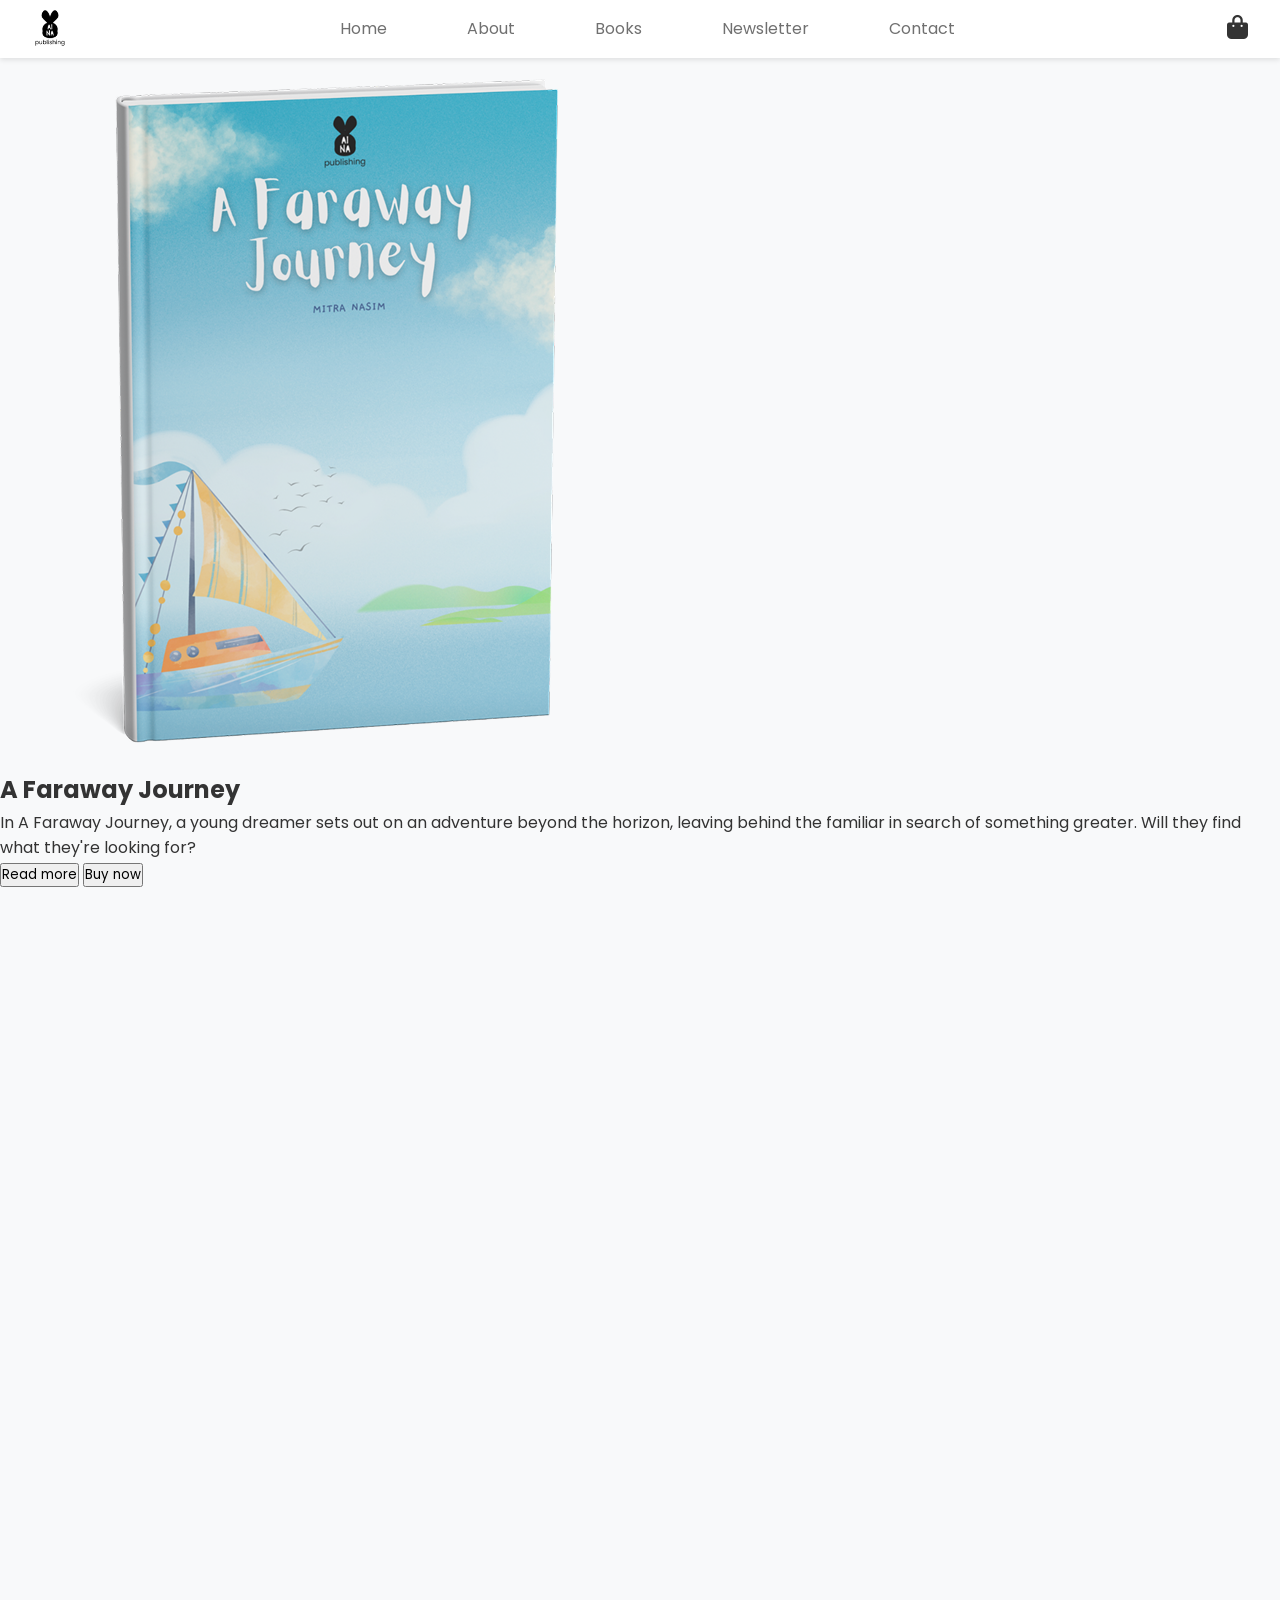
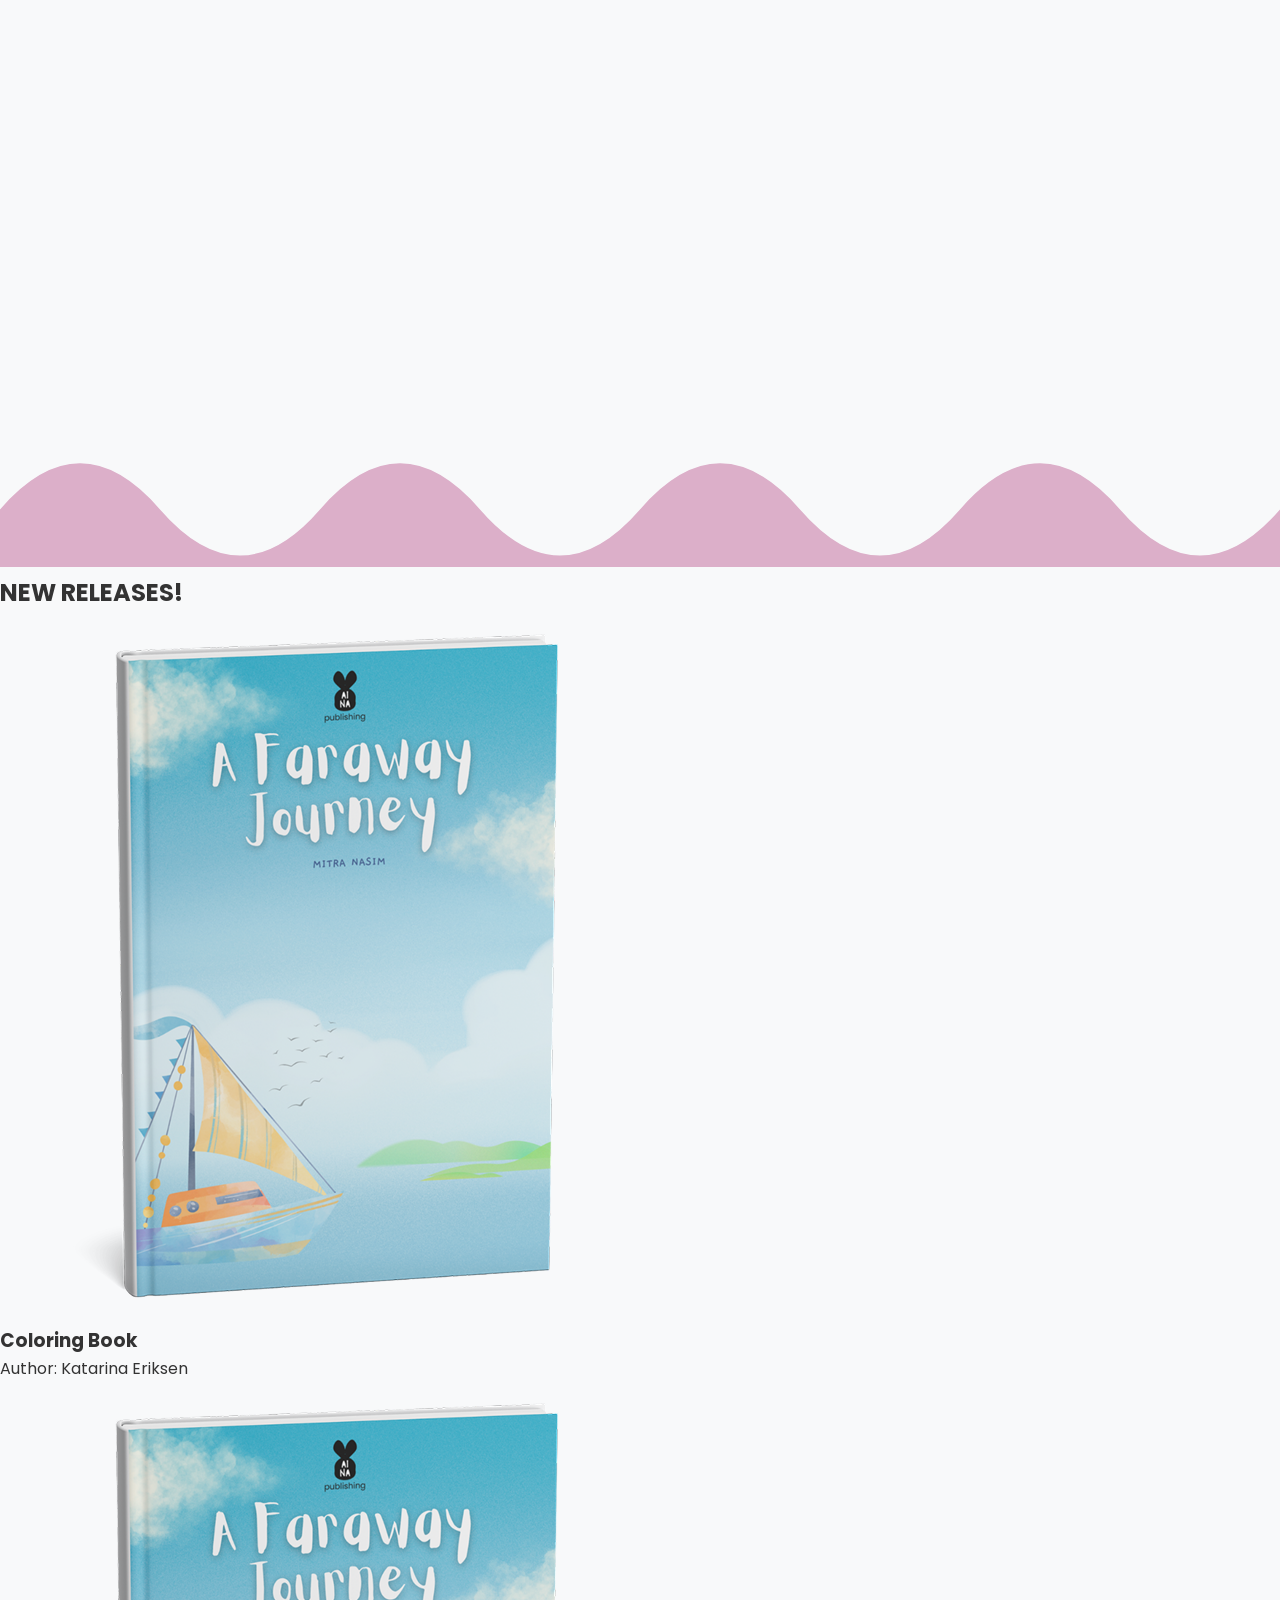
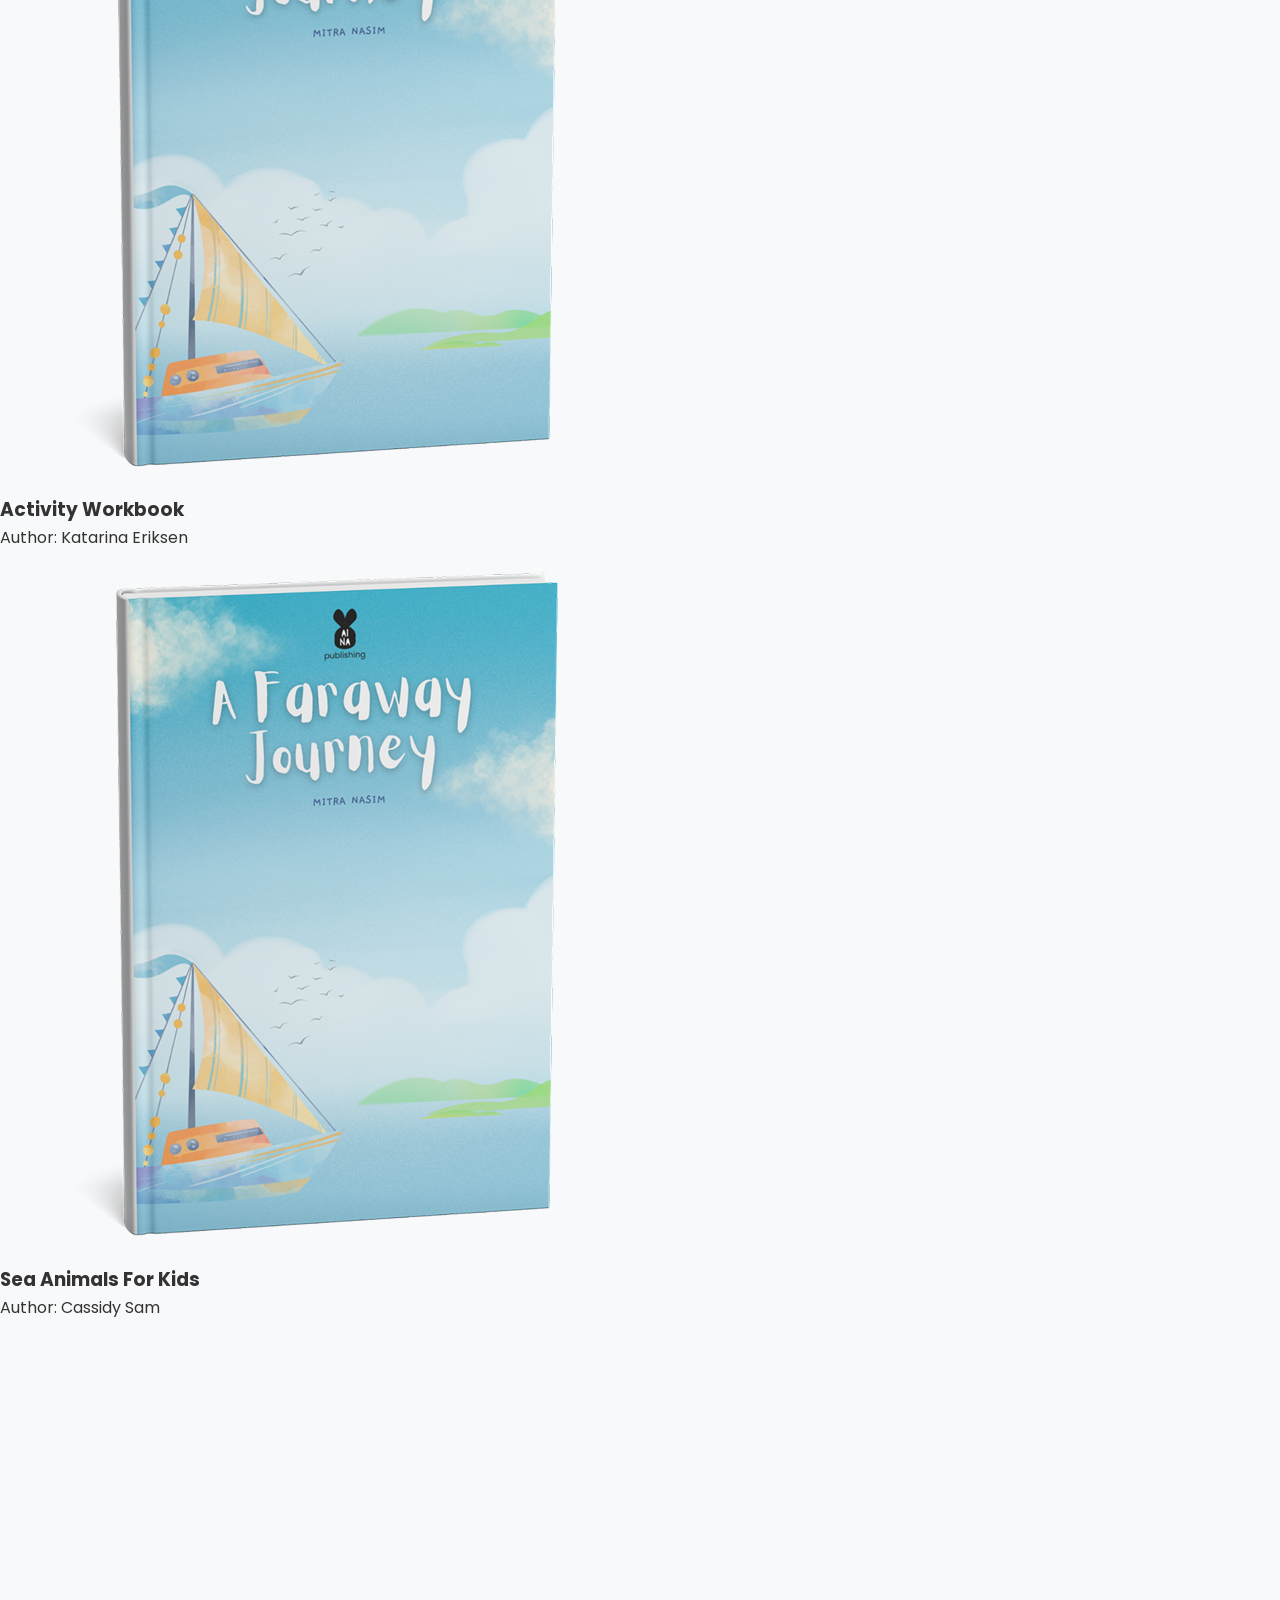
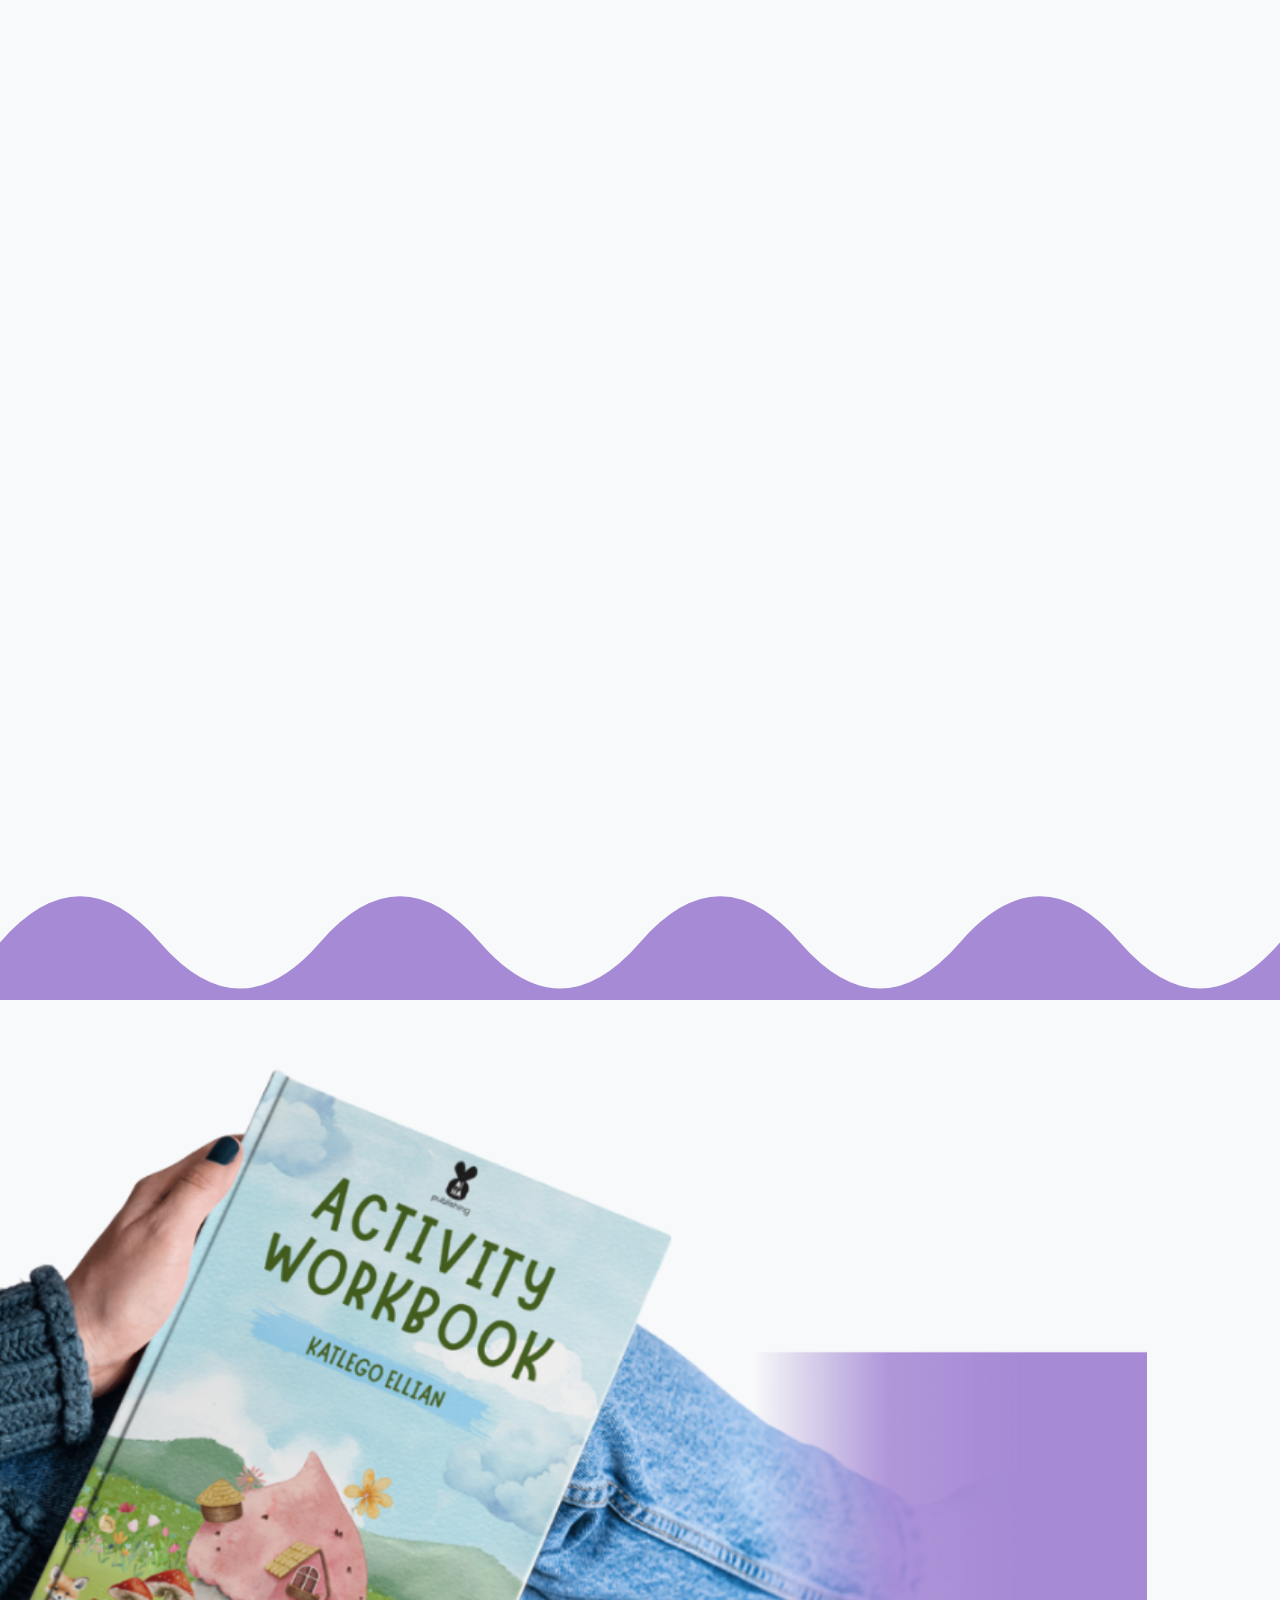
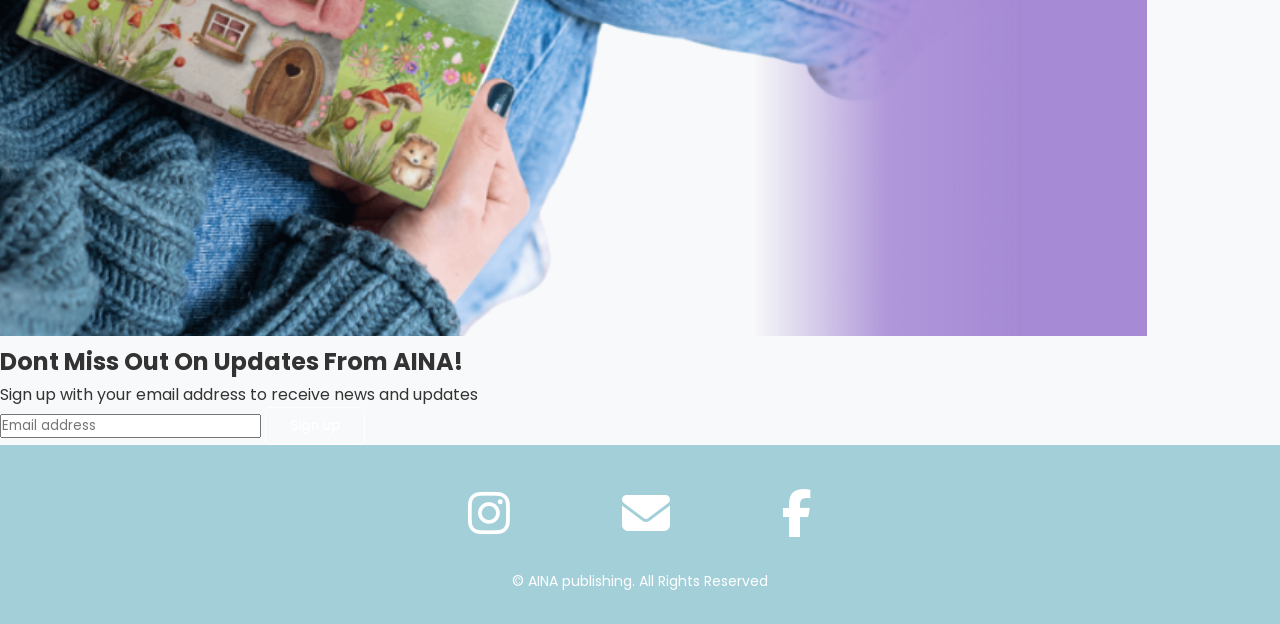
==== index.html @ 57ad3656 "Move main file" ====
<!DOCTYPE html>
<html lang="en">
  <head>
    <meta charset="UTF-8" />
    <meta name="viewport" content="width=device-width, initial-scale=1.0" />
    <title>AINA Publishing</title>
    <link rel="stylesheet" href="../style/style.css" />
    <link rel="stylesheet" href="../style/homestyle.css" />
    <link
      rel="stylesheet"
      href="https://cdnjs.cloudflare.com/ajax/libs/font-awesome/6.4.0/css/all.min.css"
    />
  </head>
  <body>
    <nav class="navbar">
      <div class="logo">
        <a href="/">
          <img
            src="../assets/images/logo/logo.png"
            alt="AINA Publishing Logo"
          />
        </a>
      </div>
      <div class="nav-links">
        <a href="/index.html" class="nav-link">Home</a>
        <a href="/pages/about.html" class="nav-link">About</a>
        <a href="/pages/books.html" class="nav-link">Books</a>
        <a href="/pages/newsletter.html" class="nav-link">Newsletter</a>
        <a href="/pages/contact.html" class="nav-link">Contact</a>
      </div>
      <div class="cart">
        <a href="/pages/cart.html">
          <i class="fas fa-shopping-bag"></i>
        </a>
      </div>
    </nav>

    <!-- Hero Section -->
    <section class="hero">
      <div class="container">
        <div class="left-box">
          <img
            src="../assets/images/books/main.png"
            alt="Book Image"
            class="hero-image"
          />
        </div>
        <div class="right-box">
          <h1 class="heading">A Faraway Journey</h1>
          <p class="description">
            In A Faraway Journey, a young dreamer sets out on an adventure
            beyond the horizon, leaving behind the familiar in search of
            something greater. Will they find what they're looking for?
          </p>
          <div class="cta-buttons">
            <button class="cta left">Read more</button>
            <button class="cta right">Buy now</button>
          </div>
        </div>
      </div>
      <!-- Pink Wave for Hero Section -->
      <div class="wave-container hero-wave">
        <svg
          width="100%"
          height="100%"
          viewBox="0 0 1000 1000"
          xmlns="http://www.w3.org/2000/svg"
          preserveAspectRatio="none"
          overflow="auto"
          shape-rendering="auto"
          fill="#ffffff"
        >
          <defs>
            <path
              id="wavepath"
              d="M 0 2000 0 500 Q 62.5 428 125 500 t 125 0 125 0 125 0 125 0 125 0 125 0 125 0 125 0 125 0 125 0  v1000 z"
            />
          </defs>
          <g>
            <use xlink:href="#wavepath" y="455" fill="#dcafc9"></use>
          </g>
        </svg>
      </div>
    </section>

    <!-- New Releases Section -->
    <section class="new-releases">
      <div class="container">
        <h2 class="heading">NEW RELEASES!</h2>
        <div class="card-container">
          <div class="book-card">
            <img src="../assets/images/books/main.png" alt="Book Cover" />
            <h3>Coloring Book</h3>
            <p>Author: Katarina Eriksen</p>
          </div>
          <div class="book-card">
            <img src="../assets/images/books/main.png" alt="Book Cover" />
            <h3>Activity Workbook</h3>
            <p>Author: Katarina Eriksen</p>
          </div>
          <div class="book-card">
            <img src="../assets/images/books/main.png" alt="Book Cover" />
            <h3>Sea Animals For Kids</h3>
            <p>Author: Cassidy Sam</p>
          </div>
        </div>
      </div>
      <!-- Purple Wave for New Releases Section -->
      <div class="wave-container new-releases-wave">
        <svg
          width="100%"
          height="100%"
          viewBox="0 0 1000 1000"
          xmlns="http://www.w3.org/2000/svg"
          preserveAspectRatio="none"
          overflow="auto"
          shape-rendering="auto"
          fill="#ffffff"
        >
          <defs>
            <path
              id="wavepath"
              d="M 0 2000 0 500 Q 62.5 428 125 500 t 125 0 125 0 125 0 125 0 125 0 125 0 125 0 125 0 125 0 125 0  v1000 z"
            />
          </defs>
          <g>
            <use xlink:href="#wavepath" y="455" fill="#a68ad5"></use>
          </g>
        </svg>
      </div>
    </section>

    <section class="newsletter">
      <div class="container">
        <div class="newsletter-content">
          <div class="newsletter-image">
            <img
              src="../assets/images/books/third.png"
              alt="Activity Workbook in hands"
            />
          </div>
          <div class="newsletter-form">
            <h2>Dont Miss Out On Updates From AINA!</h2>
            <p>Sign up with your email address to receive news and updates</p>
            <div class="form-group">
              <input
                type="email"
                placeholder="Email address"
                class="email-input"
              />
              <button class="btn btn-outline-white">Sign up</button>
            </div>
          </div>
        </div>
      </div>
    </section>

    <footer class="footer">
      <div class="social-links">
        <a href="https://instagram.com" class="social-link">
          <i class="fab fa-instagram"></i>
        </a>
        <a href="mailto:info@ainapublishing.com" class="social-link">
          <i class="fas fa-envelope"></i>
        </a>
        <a href="https://facebook.com" class="social-link">
          <i class="fab fa-facebook-f"></i>
        </a>
      </div>
      <p class="copyright">© AINA publishing. All Rights Reserved</p>
    </footer>
  </body>
</html>
---- style/style.css ----
@import url("https://fonts.googleapis.com/css2?family=Poppins:ital,wght@0,100;0,200;0,300;0,400;0,500;0,600;0,700;0,800;0,900;1,100;1,200;1,300;1,400;1,500;1,600;1,700;1,800;1,900&display=swap");

* {
  margin: 0;
  padding: 0;
  box-sizing: border-box;
  font-family: "Poppins", sans-serif;
}

body {
  background-color: #f8f9fa;
  color: #333;
  line-height: 1.6;
  display: flex;
  flex-direction: column;
  min-height: 100vh;
}

a {
  text-decoration: none;
  color: inherit;
  transition: color 0.3s ease;
}

ul {
  list-style: none;
}

.btn {
  display: inline-block;
  padding: 8px 24px;
  border-radius: 4px;
  font-weight: 500;
  transition: all 0.3s ease;
  cursor: pointer;
  text-align: center;
  border: 1px solid transparent;
}

.btn-primary {
  background-color: #832c5e;
  color: white;
  border-color: #832c5e;
}

.btn-primary:hover {
  background-color: #6e2650;
  border-color: #6e2650;
}

.btn-outline {
  border-color: #832c5e;
  color: #832c5e;
  background-color: transparent;
}

.btn-outline:hover {
  background-color: #832c5e;
  color: white;
}

.btn-outline-white {
  border-color: white;
  color: white;
  background-color: transparent;
}

.btn-outline-white:hover {
  background-color: white;
  color: #832c5e;
}

.navbar {
  display: flex;
  justify-content: space-between;
  align-items: center;
  padding: 8px 32px;
  background-color: #fff;
  box-shadow: 0 2px 5px rgba(0, 0, 0, 0.1);
  position: sticky;
  top: 0;
  z-index: 1000;
}

.logo img {
  height: 40px;
  width: auto;
  display: block;
}

.nav-links {
  display: none;
}

.nav-link {
  color: #707070;
  padding: 8px 0;
}

.nav-link:hover {
  color: #832c5e;
}

.cart i {
  font-size: 24px;
  color: #333;
  cursor: pointer;
}
.footer {
  background-color: #a3cfd9;
  padding: 32px;
  text-align: center;
  margin-top: auto;
  color: white;
  display: flex;
  flex-direction: column; /* Stack the elements vertically */
  justify-content: center;
  align-items: center;
}

.social-links {
  display: flex;
  justify-content: center;
  gap: 7rem;
}

.social-link {
  color: white;
  font-size: 3rem;
  transition: color 0.3s ease;
}

.social-link:hover {
  color: #832c5e;
}

.copyright {
  font-size: 14px;
  margin-top: 16px; /* Add space above the copyright text */
}

@media (min-width: 768px) {
  .nav-links {
    display: flex;
    align-items: center;
    gap: 80px;
  }
}
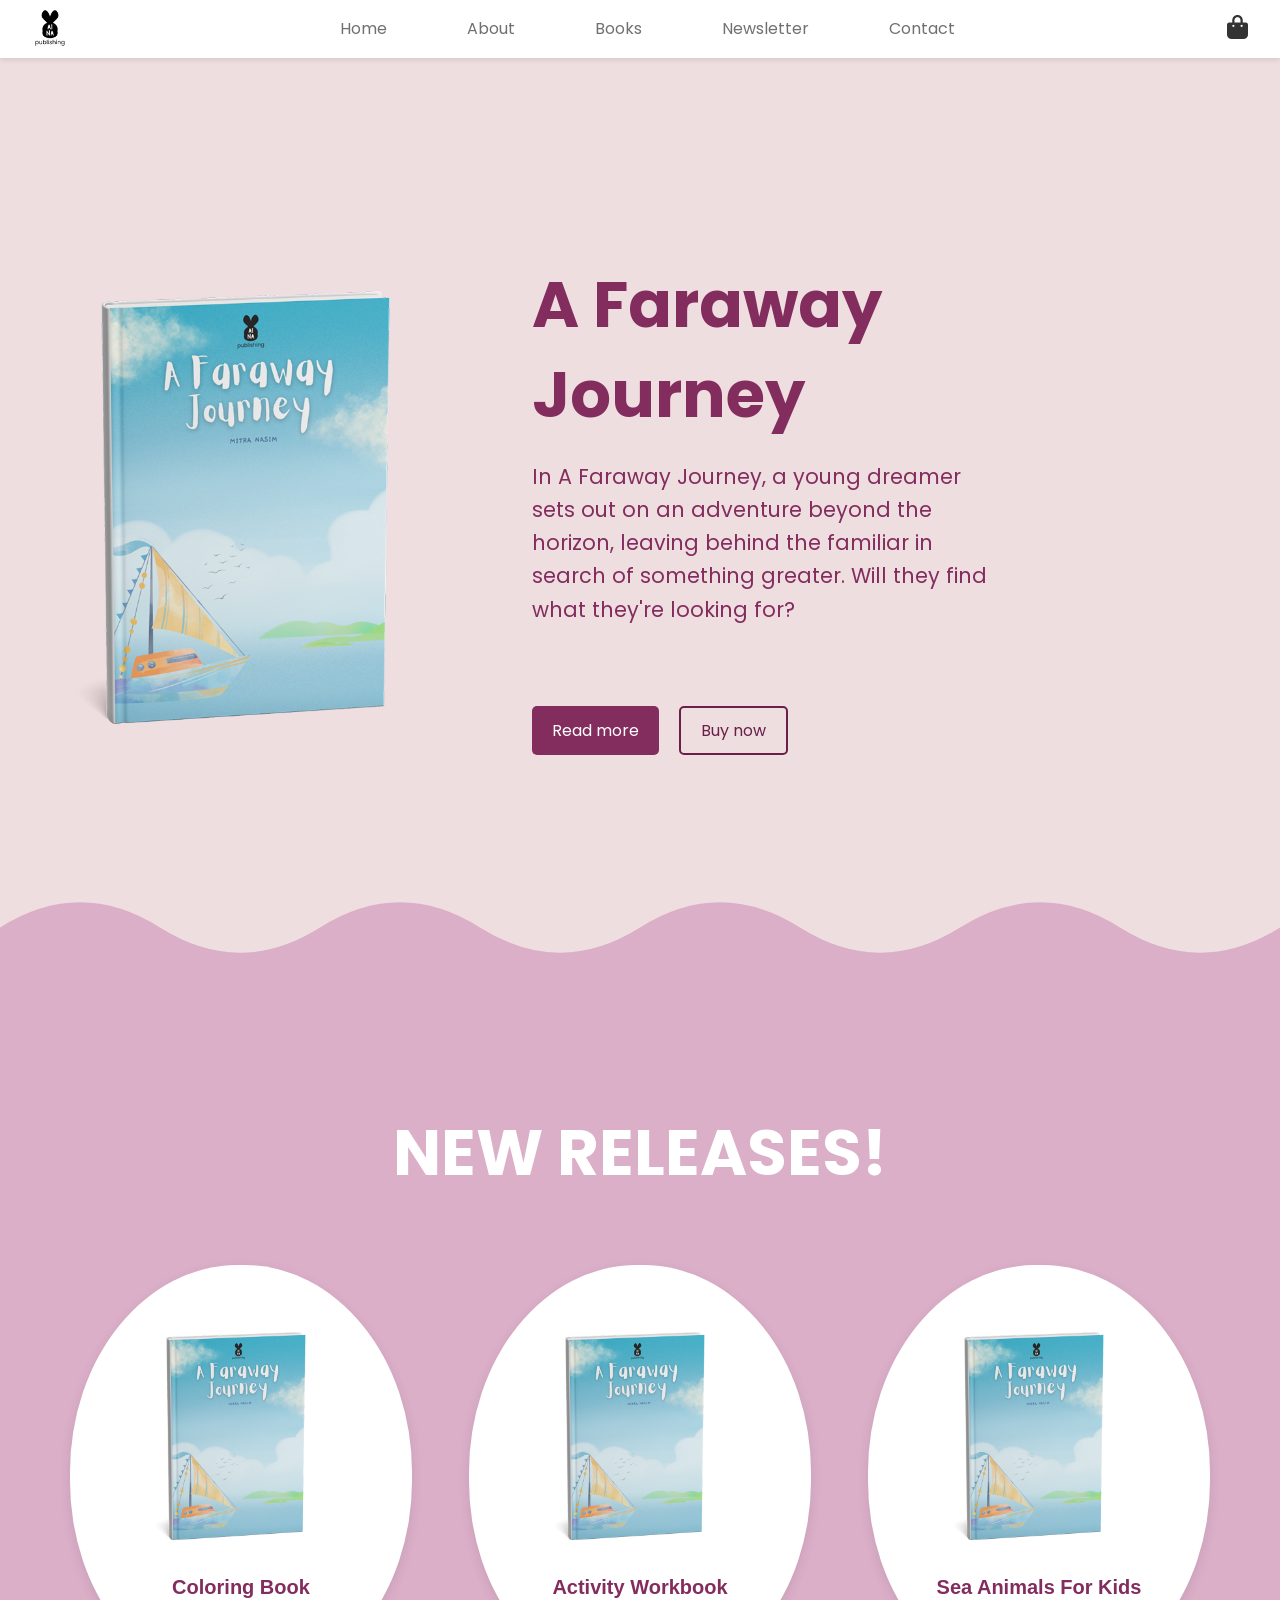
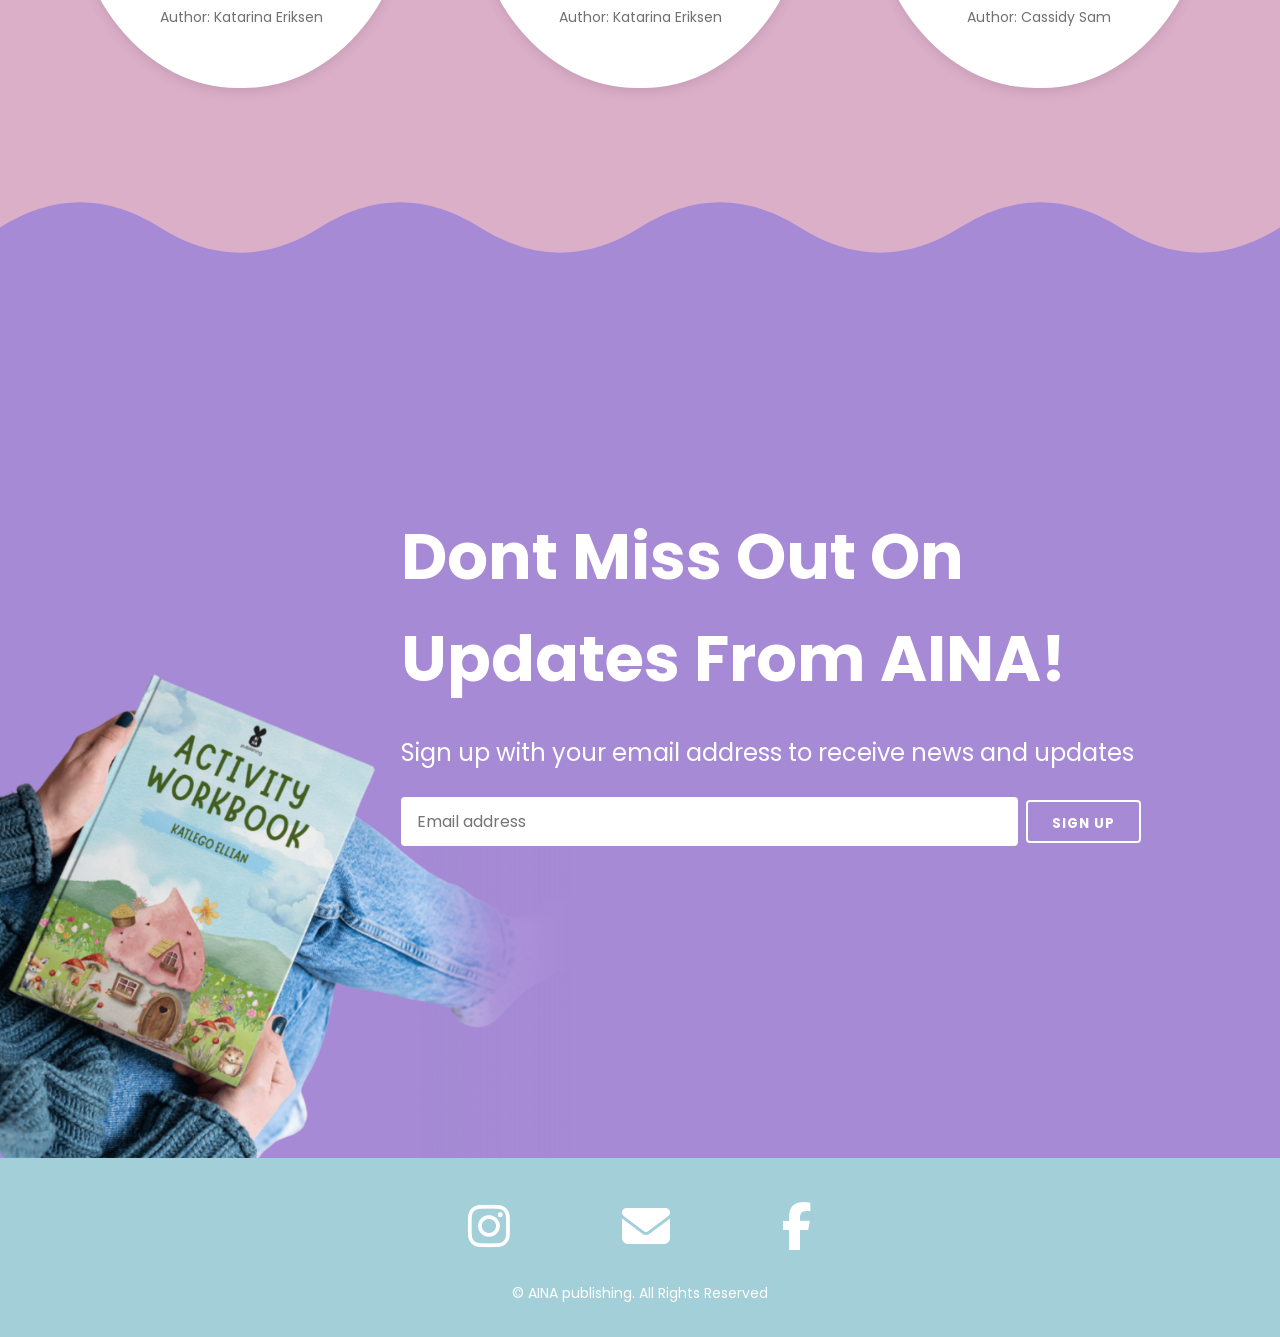
==== commit 5f872789: "Change url" ====
--- a/index.html
+++ b/index.html
@@ -4,8 +4,8 @@
     <meta charset="UTF-8" />
     <meta name="viewport" content="width=device-width, initial-scale=1.0" />
     <title>AINA Publishing</title>
-    <link rel="stylesheet" href="../style/style.css" />
-    <link rel="stylesheet" href="../style/homestyle.css" />
+    <link rel="stylesheet" href="/style/style.css" />
+    <link rel="stylesheet" href="/style/homeStyle.css" />
     <link
       rel="stylesheet"
       href="https://cdnjs.cloudflare.com/ajax/libs/font-awesome/6.4.0/css/all.min.css"
--- a/style/homeStyle.css
+++ b/style/homeStyle.css
@@ -0,0 +1,317 @@
+/* Hero Section */
+.hero {
+  background-color: #efdee0;
+  min-height: 100svh; /* Adjust the height of the Hero section */
+  display: flex;
+  align-items: center;
+  justify-content: center;
+  position: relative;
+  padding-bottom: 0;
+}
+
+.container {
+  display: flex;
+  width: 100%;
+}
+
+.left-box {
+  flex: 0 0 40%; /* Set left box width to 30% */
+  display: flex;
+  justify-content: center;
+  align-items: center;
+}
+
+.hero-image {
+  max-width: 90%;
+  height: auto;
+  object-fit: cover;
+}
+
+.right-box {
+  flex: 0 0 40%; /* Set right box width to 70% */
+  display: flex;
+  flex-direction: column;
+  justify-content: start;
+  align-items: flex-start;
+  padding: 20px;
+  color: #832c5e;
+}
+
+.heading {
+  font-size: 4rem;
+  font-weight: bolder;
+  margin-bottom: 10px;
+  text-align: left;
+  line-height: 1.4;
+  margin-bottom: 20px;
+}
+
+.description {
+  font-size: 1.3rem;
+  margin-bottom: 20px;
+  text-align: left;
+  margin-bottom: 80px;
+}
+
+.cta-buttons {
+  display: flex;
+  gap: 20px;
+}
+
+.cta {
+  padding: 10px 20px;
+  font-size: 16px;
+  border: none;
+  cursor: pointer;
+  border-radius: 5px;
+  transition: background-color 0.3s ease;
+}
+
+.cta.left {
+  background-color: #832c5e;
+  color: white;
+}
+
+.cta.left:hover {
+  background-color: #682049;
+}
+
+.cta.right {
+  background-color: transparent;
+  color: #682049;
+  border: 2px solid #682049;
+}
+
+.cta.right:hover {
+  background-color: #b4b4b4;
+}
+
+/* Hero Section Wave */
+.hero .wave-container.hero-wave {
+  position: absolute;
+  bottom: -1px;
+  left: 0;
+  width: 100%;
+  z-index: 0; /* Ensure it stays behind the hero content */
+}
+
+.hero .container,
+.hero .right-box,
+.hero .cta-buttons {
+  position: relative;
+  z-index: 1; /* Ensure content is on top of the wave */
+}
+
+/* New Releases Section */
+/* New Releases Section */
+.new-releases {
+  background-color: #dcafc9;
+  min-height: 100svh; /* Adjust the height of the Hero section */
+  display: flex;
+  align-items: center;
+  justify-content: center;
+  position: relative;
+  padding-bottom: 0;
+}
+
+.new-releases .container {
+  width: 100%;
+  max-width: 1140px;
+  margin: 0 auto;
+  position: relative;
+  text-align: center;
+  display: flex;
+  flex-direction: column;
+}
+
+.new-releases .heading {
+  color: white;
+  font-size: 4rem;
+  font-weight: bold;
+  margin-bottom: 48px;
+  text-align: center;
+}
+
+.card-container {
+  display: flex;
+  flex-wrap: wrap;
+  justify-content: space-between;
+  margin-top: 20px;
+}
+
+.book-card {
+  background-color: white;
+  border-radius: 49%;
+  padding: 60px;
+  text-align: center;
+  box-shadow: 0 4px 12px rgba(0, 0, 0, 0.1);
+  transition: transform 0.3s ease, box-shadow 0.3s ease;
+  width: 30%;
+  max-width: 350px; /* Limit the width of the cards */
+  margin-bottom: 20px;
+}
+
+.book-card img {
+  width: 100%;
+  height: auto;
+  object-fit: cover;
+  margin-bottom: 16px;
+  border-radius: 4px;
+}
+
+.book-card h3 {
+  color: #832c5e;
+  font-size: 20px;
+  font-weight: 600;
+  margin-bottom: 4px;
+}
+
+.book-card p {
+  color: #707070;
+  font-size: 14px;
+  line-height: 1.5;
+}
+
+.book-card:hover {
+  transform: translateY(-5px);
+  box-shadow: 0 8px 16px rgba(0, 0, 0, 0.15);
+}
+
+/* New Releases Section Wave */
+.new-releases .wave-container.new-releases-wave {
+  position: absolute;
+  bottom: -1px;
+  left: 0;
+  width: 100%;
+  z-index: 0;
+}
+
+.new-releases .container,
+.new-releases h2,
+.new-releases .book-cards {
+  position: relative;
+  z-index: 1;
+}
+
+/* Newsletter Section */
+.newsletter {
+  background-color: #a68ad5;
+  min-height: 100svh;
+  position: relative;
+  overflow: hidden;
+  display: flex;
+  align-items: center;
+  justify-content: center;
+  padding: 64px 32px;
+}
+
+.newsletter .container {
+  width: 100%;
+  margin: 0 auto;
+  z-index: 1;
+  padding-bottom: 64px;
+}
+
+.newsletter-content {
+  display: flex;
+  flex-direction: row;
+  justify-content: space-around;
+  align-items: center;
+  gap: 48px;
+  width: 100%;
+}
+.newsletter-image {
+  flex-shrink: 0;
+}
+
+.newsletter-image img {
+  position: absolute;
+  bottom: 0;
+  left: 0;
+  z-index: 2;
+  max-width: 50vw;
+  width: auto;
+  max-height: 80vh;
+  height: auto;
+  border-radius: 8px;
+}
+
+.newsletter-form {
+  max-width: 740px;
+  width: 100%;
+  text-align: left;
+  position: relative;
+  z-index: 3;
+}
+
+.newsletter-form h2 {
+  color: white;
+  font-size: 4rem;
+  font-weight: bold;
+  margin-bottom: 24px;
+}
+
+.newsletter-form p {
+  color: white;
+  margin-bottom: 24px;
+  font-size: 1.5rem;
+}
+
+.newsletter-form .form-group {
+  display: flex;
+  gap: 8px;
+  align-items: center;
+}
+
+.newsletter-form form {
+  display: flex;
+  flex-direction: column;
+  gap: 16px;
+}
+
+.email-input {
+  padding: 12px 16px;
+  border-radius: 4px;
+  border: none;
+  font-size: 16px;
+  width: 100%;
+  flex-grow: 1;
+  min-width: 200px;
+}
+
+.newsletter .btn {
+  padding: 12px 24px;
+  border-radius: 4px;
+  cursor: pointer;
+  font-weight: bold;
+  text-transform: uppercase;
+  letter-spacing: 1px;
+  border: 2px solid white;
+  background-color: transparent;
+  color: white;
+  transition: background-color 0.3s ease, color 0.3s ease;
+  white-space: nowrap;
+  height: 43.2px;
+  box-sizing: border-box;
+}
+
+.newsletter .btn:hover {
+  background-color: white;
+  color: #a68ad5;
+}
+
+/* General Wave Container */
+.wave-container {
+  position: absolute;
+  bottom: 0;
+  left: 0;
+  width: 100%;
+  overflow: hidden;
+  line-height: 0;
+}
+
+.wave-container svg {
+  display: block;
+  width: 100%;
+  height: 700px;
+}
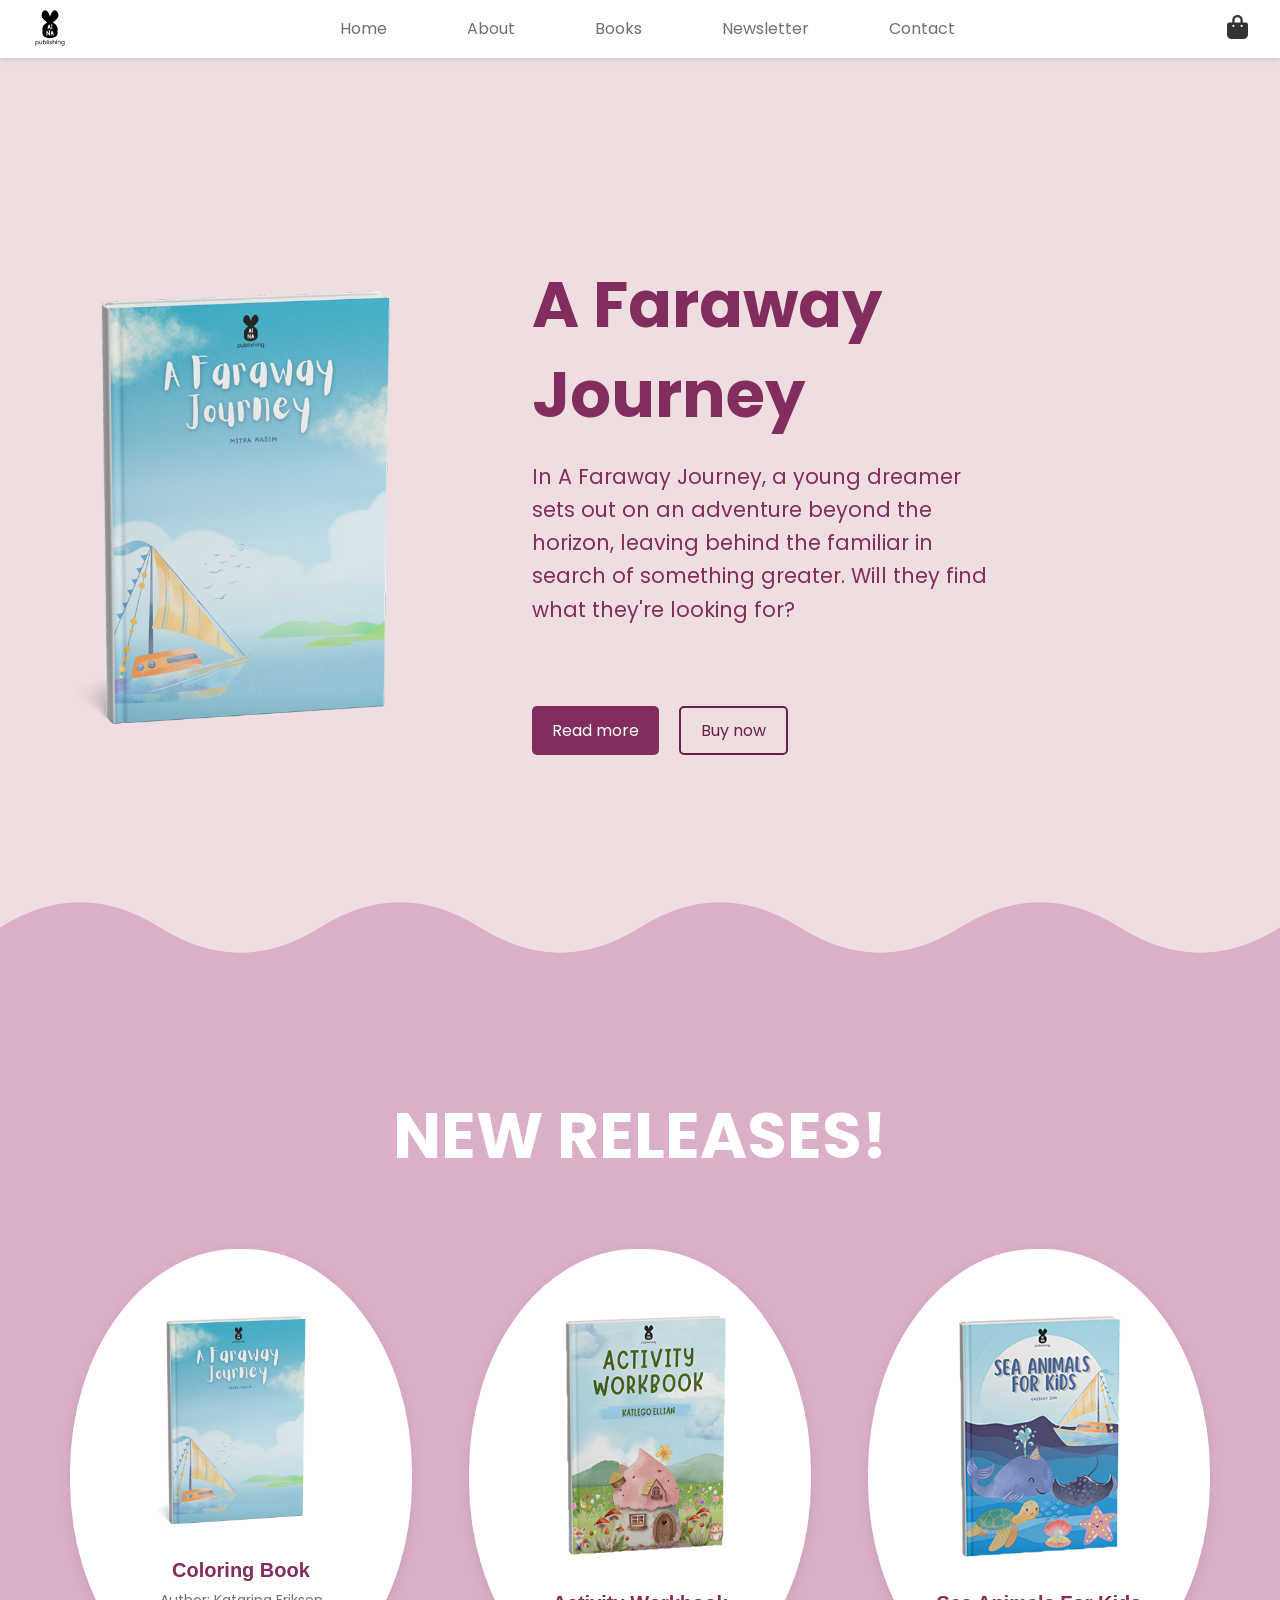
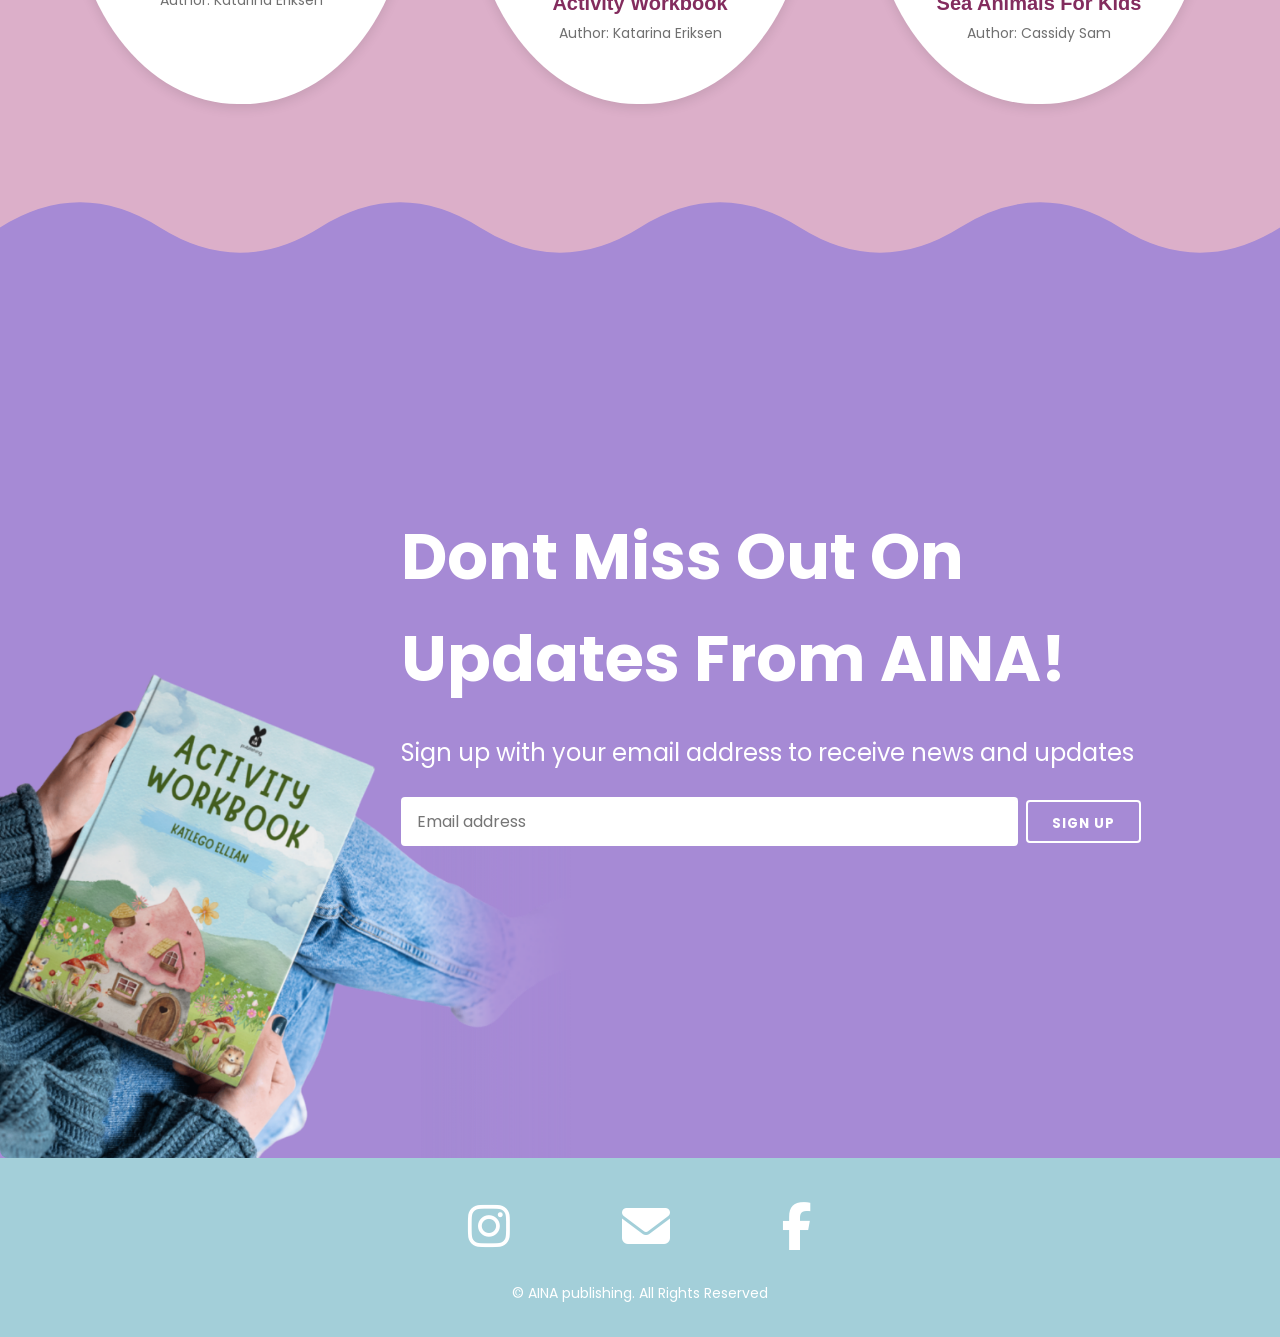
==== commit ec6c6e76: "Finishing" ====
--- a/index.html
+++ b/index.html
@@ -15,10 +15,7 @@
     <nav class="navbar">
       <div class="logo">
         <a href="/">
-          <img
-            src="../assets/images/logo/logo.png"
-            alt="AINA Publishing Logo"
-          />
+          <img src="/assets/images/logo/logo.png" alt="AINA Publishing Logo" />
         </a>
       </div>
       <div class="nav-links">
@@ -40,7 +37,7 @@
       <div class="container">
         <div class="left-box">
           <img
-            src="../assets/images/books/main.png"
+            src="/assets/images/books/main.png"
             alt="Book Image"
             class="hero-image"
           />
@@ -89,17 +86,17 @@
         <h2 class="heading">NEW RELEASES!</h2>
         <div class="card-container">
           <div class="book-card">
-            <img src="../assets/images/books/main.png" alt="Book Cover" />
+            <img src="/assets/images/books/main.png" alt="Book Cover" />
             <h3>Coloring Book</h3>
             <p>Author: Katarina Eriksen</p>
           </div>
           <div class="book-card">
-            <img src="../assets/images/books/main.png" alt="Book Cover" />
+            <img src="/assets/images/books/activity.png" alt="Book Cover" />
             <h3>Activity Workbook</h3>
             <p>Author: Katarina Eriksen</p>
           </div>
           <div class="book-card">
-            <img src="../assets/images/books/main.png" alt="Book Cover" />
+            <img src="/assets/images/books/sea.png" alt="Book Cover" />
             <h3>Sea Animals For Kids</h3>
             <p>Author: Cassidy Sam</p>
           </div>
@@ -135,7 +132,7 @@
         <div class="newsletter-content">
           <div class="newsletter-image">
             <img
-              src="../assets/images/books/third.png"
+              src="/assets/images/books/third.png"
               alt="Activity Workbook in hands"
             />
           </div>
